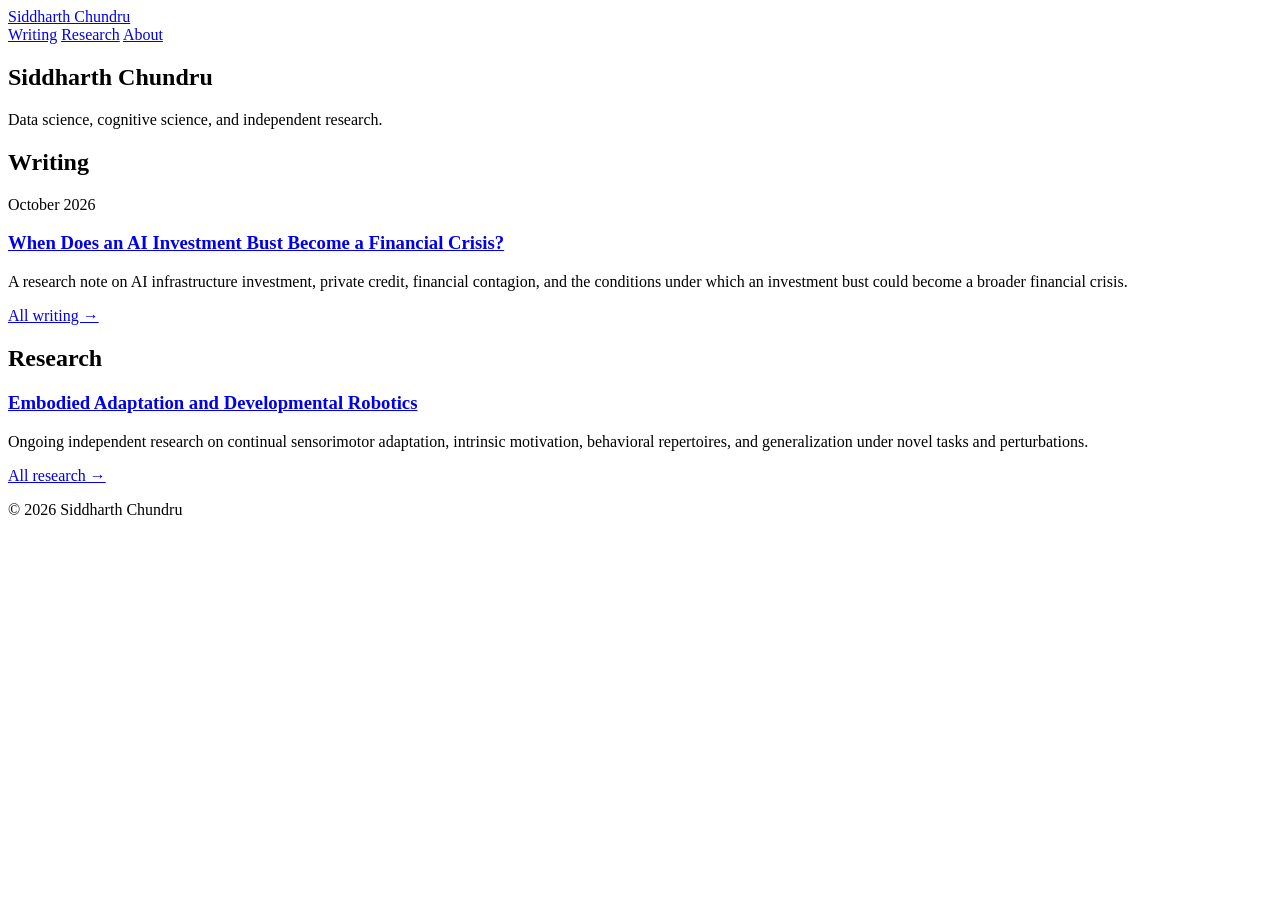
==== index.html @ 560f8b72 "Create index.html" ====
<!DOCTYPE html>
<html lang="en">

<head>
  <meta charset="UTF-8">
  <meta name="viewport" content="width=device-width, initial-scale=1.0">

  <title>Siddharth Chundru</title>

  <meta
    name="description"
    content="Siddharth Chundru — research, projects, and writing."
  >

  <link rel="stylesheet" href="style.css">
</head>

<body>

  <header>
    <a class="site-name" href="index.html">Siddharth Chundru</a>

    <nav>
      <a href="writing.html">Writing</a>
      <a href="research.html">Research</a>
      <a href="about.html">About</a>
    </nav>
  </header>


  <main>

    <section class="intro">

      <h1>Siddharth Chundru</h1>

      <p>
        Data science, cognitive science, and independent research.
      </p>

    </section>


    <section>

      <h2>Writing</h2>

      <article class="item">

        <p class="date">October 2026</p>

        <h3>
          <a href="#">
            When Does an AI Investment Bust Become a Financial Crisis?
          </a>
        </h3>

        <p>
          A research note on AI infrastructure investment, private credit,
          financial contagion, and the conditions under which an investment
          bust could become a broader financial crisis.
        </p>

      </article>

      <p class="more">
        <a href="writing.html">All writing →</a>
      </p>

    </section>


    <section>

      <h2>Research</h2>

      <article class="item">

        <h3>
          <a href="research.html">
            Embodied Adaptation and Developmental Robotics
          </a>
        </h3>

        <p>
          Ongoing independent research on continual sensorimotor adaptation,
          intrinsic motivation, behavioral repertoires, and generalization
          under novel tasks and perturbations.
        </p>

      </article>

      <p class="more">
        <a href="research.html">All research →</a>
      </p>

    </section>

  </main>


  <footer>
    <p>© 2026 Siddharth Chundru</p>
  </footer>

</body>

</html>
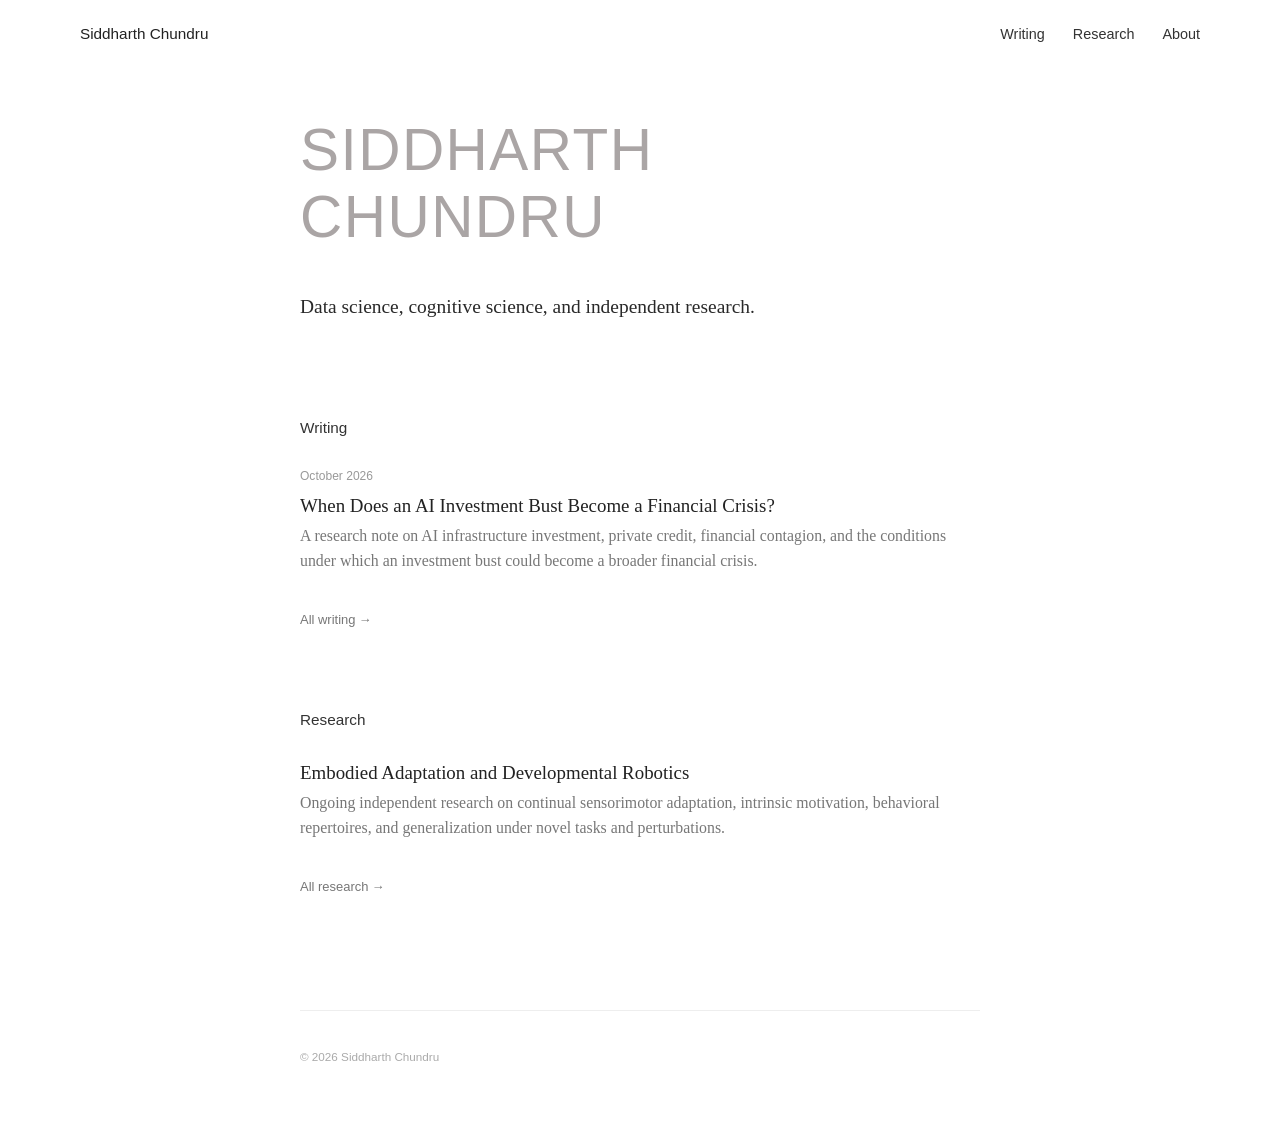
==== commit 1c28f2f8: "Update index.html" ====
--- a/index.html
+++ b/index.html
@@ -18,7 +18,9 @@
 <body>
 
   <header>
-    <a class="site-name" href="index.html">Siddharth Chundru</a>
+    <a class="site-name" href="index.html">
+      Siddharth Chundru
+    </a>
 
     <nav>
       <a href="writing.html">Writing</a>
@@ -32,7 +34,10 @@
 
     <section class="intro">
 
-      <h1>Siddharth Chundru</h1>
+      <h1>
+        Siddharth<br>
+        Chundru
+      </h1>
 
       <p>
         Data science, cognitive science, and independent research.
--- a/style.css
+++ b/style.css
@@ -0,0 +1,203 @@
+* {
+  box-sizing: border-box;
+}
+
+html {
+  font-size: 18px;
+}
+
+body {
+  margin: 0;
+  background: #fff;
+  color: #222;
+  font-family: Arial, Helvetica, sans-serif;
+  line-height: 1.55;
+}
+
+
+/* ---------- Overall width ---------- */
+
+header {
+  width: min(92%, 1120px);
+  margin: 0 auto;
+}
+
+main,
+footer {
+  width: min(88%, 680px);
+  margin-left: auto;
+  margin-right: auto;
+}
+
+
+/* ---------- Navigation ---------- */
+
+header {
+  padding: 22px 0 0;
+  display: flex;
+  justify-content: space-between;
+  align-items: center;
+}
+
+.site-name {
+  color: #222;
+  font-size: 0.85rem;
+  font-weight: 400;
+  text-decoration: none;
+}
+
+nav {
+  display: flex;
+  gap: 28px;
+  font-size: 0.8rem;
+}
+
+nav a {
+  color: #333;
+  text-decoration: none;
+}
+
+nav a:hover {
+  color: #888;
+}
+
+
+/* ---------- Intro ---------- */
+
+.intro {
+  margin: 70px 0 95px;
+}
+
+.intro h1 {
+  margin: 0 0 42px;
+  color: #aaa5a5;
+  font-size: 3.25rem;
+  font-weight: 300;
+  line-height: 1.15;
+  letter-spacing: 0.025em;
+  text-transform: uppercase;
+}
+
+.intro p {
+  max-width: 620px;
+  margin: 0;
+  color: #292929;
+  font-family: Georgia, "Times New Roman", serif;
+  font-size: 1.08rem;
+  line-height: 1.5;
+}
+
+
+/* ---------- Sections ---------- */
+
+section:not(.intro) {
+  margin-bottom: 75px;
+}
+
+h2 {
+  margin: 0 0 27px;
+  color: #333;
+  font-size: 0.85rem;
+  font-weight: 400;
+  letter-spacing: 0;
+  text-transform: none;
+}
+
+
+/* ---------- Entries ---------- */
+
+.item {
+  margin-bottom: 32px;
+}
+
+.item h3 {
+  margin: 0 0 5px;
+  font-family: Georgia, "Times New Roman", serif;
+  font-size: 1.05rem;
+  font-weight: 400;
+  line-height: 1.45;
+}
+
+.item h3 a {
+  color: #222;
+  text-decoration: none;
+}
+
+.item h3 a:hover {
+  text-decoration: underline;
+}
+
+.item p {
+  max-width: 650px;
+  margin: 0;
+  color: #777;
+  font-family: Georgia, "Times New Roman", serif;
+  font-size: 0.88rem;
+  line-height: 1.55;
+}
+
+.date {
+  margin-bottom: 6px !important;
+  color: #999 !important;
+  font-family: Arial, Helvetica, sans-serif !important;
+  font-size: 0.67rem !important;
+}
+
+.more {
+  margin-top: 30px;
+}
+
+.more a {
+  color: #777;
+  font-size: 0.72rem;
+  text-decoration: none;
+}
+
+.more a:hover {
+  color: #222;
+}
+
+
+/* ---------- Footer ---------- */
+
+footer {
+  margin-top: 110px;
+  padding: 25px 0 45px;
+  border-top: 1px solid #eee;
+  color: #aaa;
+  font-size: 0.65rem;
+}
+
+
+/* ---------- Mobile ---------- */
+
+@media (max-width: 650px) {
+
+  header {
+    width: 88%;
+    padding-top: 20px;
+  }
+
+  nav {
+    gap: 17px;
+    font-size: 0.72rem;
+  }
+
+  .site-name {
+    font-size: 0.76rem;
+  }
+
+  main,
+  footer {
+    width: 86%;
+  }
+
+  .intro {
+    margin-top: 60px;
+    margin-bottom: 75px;
+  }
+
+  .intro h1 {
+    font-size: 2.45rem;
+  }
+}
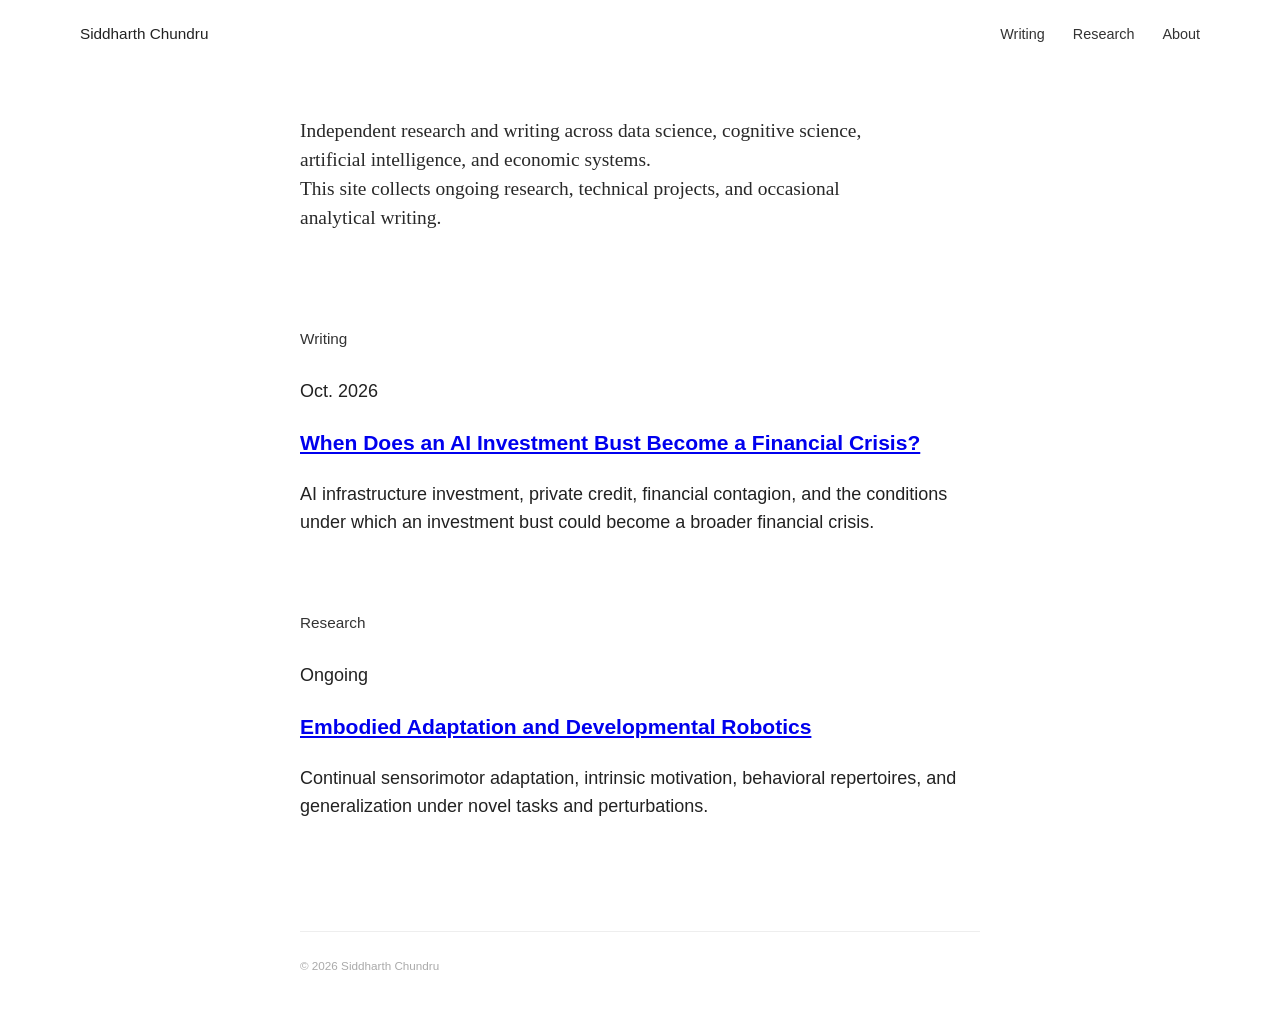
==== commit 4170d07d: "Update index.html" ====
--- a/index.html
+++ b/index.html
@@ -9,15 +9,17 @@
 
   <meta
     name="description"
-    content="Siddharth Chundru — research, projects, and writing."
+    content="Siddharth Chundru — research and writing."
   >
 
   <link rel="stylesheet" href="style.css">
 </head>
 
+
 <body>
 
-  <header>
+  <header class="site-header">
+
     <a class="site-name" href="index.html">
       Siddharth Chundru
     </a>
@@ -27,6 +29,7 @@
       <a href="research.html">Research</a>
       <a href="about.html">About</a>
     </nav>
+
   </header>
 
 
@@ -34,70 +37,77 @@
 
     <section class="intro">
 
-      <h1>
-        Siddharth<br>
-        Chundru
-      </h1>
+      <p class="lede">
+        Independent research and writing across data science,
+        cognitive science, artificial intelligence, and economic systems.
+      </p>
 
-      <p>
-        Data science, cognitive science, and independent research.
+      <p class="intro-note">
+        This site collects ongoing research, technical projects,
+        and occasional analytical writing.
       </p>
 
     </section>
 
 
-    <section>
+    <section class="index-section">
 
       <h2>Writing</h2>
 
-      <article class="item">
+      <article class="entry">
 
-        <p class="date">October 2026</p>
+        <div class="entry-meta">
+          Oct. 2026
+        </div>
 
-        <h3>
-          <a href="#">
-            When Does an AI Investment Bust Become a Financial Crisis?
-          </a>
-        </h3>
+        <div class="entry-content">
 
-        <p>
-          A research note on AI infrastructure investment, private credit,
-          financial contagion, and the conditions under which an investment
-          bust could become a broader financial crisis.
-        </p>
+          <h3>
+            <a href="#">
+              When Does an AI Investment Bust Become a Financial Crisis?
+            </a>
+          </h3>
+
+          <p>
+            AI infrastructure investment, private credit, financial
+            contagion, and the conditions under which an investment
+            bust could become a broader financial crisis.
+          </p>
+
+        </div>
 
       </article>
-
-      <p class="more">
-        <a href="writing.html">All writing →</a>
-      </p>
 
     </section>
 
 
-    <section>
+    <section class="index-section">
 
       <h2>Research</h2>
 
-      <article class="item">
+      <article class="entry">
 
-        <h3>
-          <a href="research.html">
-            Embodied Adaptation and Developmental Robotics
-          </a>
-        </h3>
+        <div class="entry-meta">
+          Ongoing
+        </div>
 
-        <p>
-          Ongoing independent research on continual sensorimotor adaptation,
-          intrinsic motivation, behavioral repertoires, and generalization
-          under novel tasks and perturbations.
-        </p>
+        <div class="entry-content">
+
+          <h3>
+            <a href="research.html">
+              Embodied Adaptation and Developmental Robotics
+            </a>
+          </h3>
+
+          <p>
+            Continual sensorimotor adaptation, intrinsic motivation,
+            behavioral repertoires, and generalization under novel
+            tasks and perturbations.
+          </p>
+
+        </div>
 
       </article>
-
-      <p class="more">
-        <a href="research.html">All research →</a>
-      </p>
 
     </section>
 
@@ -105,7 +115,9 @@
 
 
   <footer>
-    <p>© 2026 Siddharth Chundru</p>
+
+    <span>© 2026 Siddharth Chundru</span>
+
   </footer>
 
 </body>
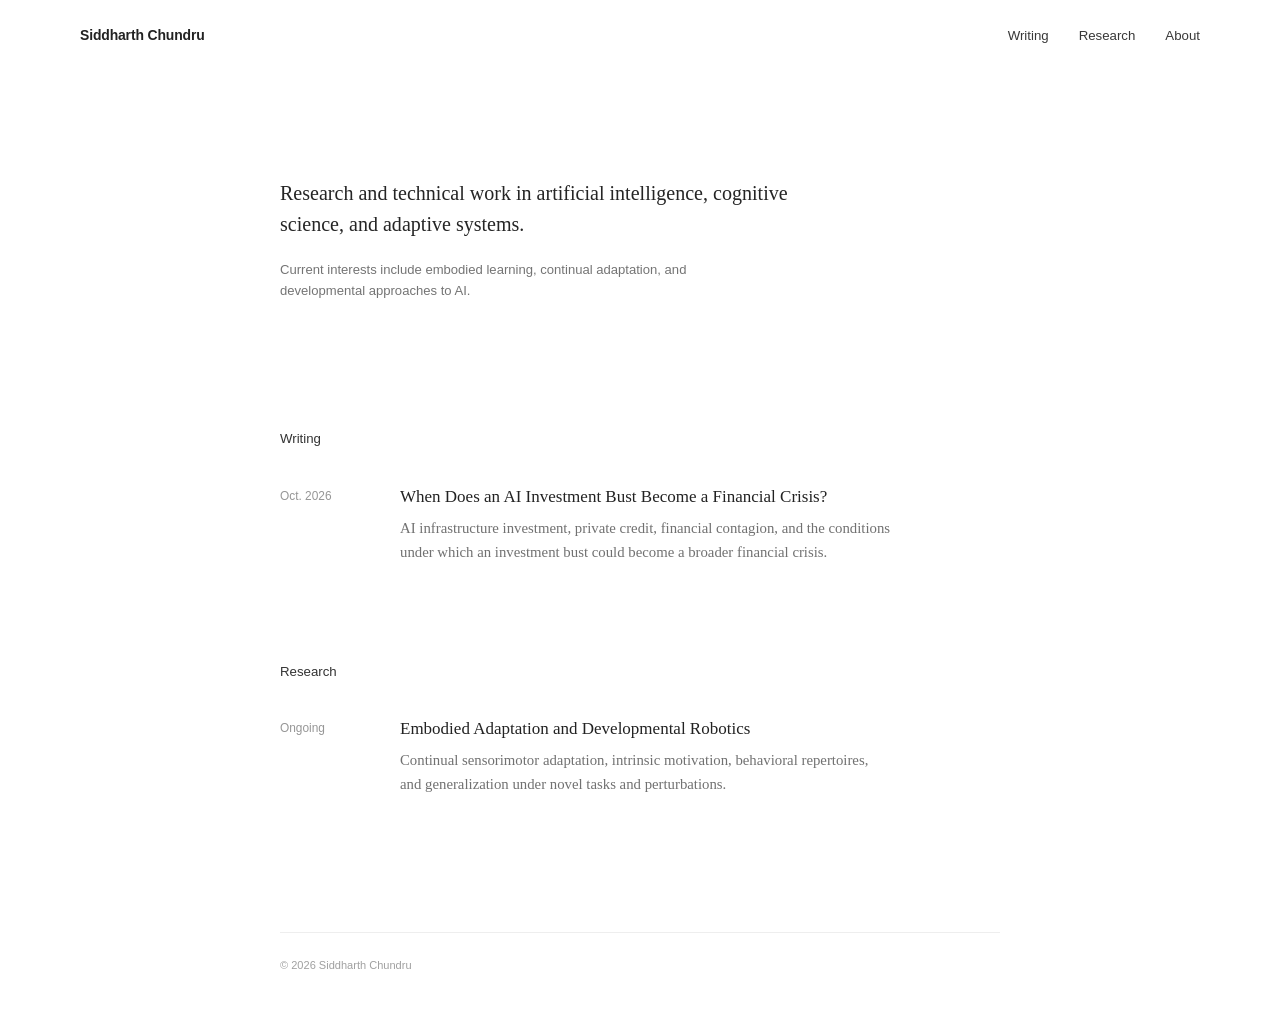
==== commit 859f1a62: "Update index.html" ====
--- a/index.html
+++ b/index.html
@@ -5,16 +5,15 @@
   <meta charset="UTF-8">
   <meta name="viewport" content="width=device-width, initial-scale=1.0">
 
-  <title>Siddharth Chundru</title>
+  <title>Siddharth Chundru — Research & Writing</title>
 
   <meta
     name="description"
-    content="Siddharth Chundru — research and writing."
+    content="Siddharth Chundru — research and technical work in artificial intelligence, cognitive science, and adaptive systems."
   >
 
   <link rel="stylesheet" href="style.css">
 </head>
-
 
 <body>
 
@@ -38,13 +37,13 @@
     <section class="intro">
 
       <p class="lede">
-        Independent research and writing across data science,
-        cognitive science, artificial intelligence, and economic systems.
+        Research and technical work in artificial intelligence,
+        cognitive science, and adaptive systems.
       </p>
 
       <p class="intro-note">
-        This site collects ongoing research, technical projects,
-        and occasional analytical writing.
+        Current interests include embodied learning, continual adaptation,
+        and developmental approaches to AI.
       </p>
 
     </section>
@@ -115,9 +114,7 @@
 
 
   <footer>
-
     <span>© 2026 Siddharth Chundru</span>
-
   </footer>
 
 </body>
--- a/style.css
+++ b/style.css
@@ -1,185 +1,303 @@
+/* --------------------------------------------------
+   BASE
+-------------------------------------------------- */
+
 * {
   box-sizing: border-box;
 }
 
 html {
-  font-size: 18px;
+  font-size: 17px;
 }
 
 body {
   margin: 0;
   background: #fff;
+  color: #202020;
+
+  font-family:
+    ui-serif,
+    "Iowan Old Style",
+    "Palatino Linotype",
+    Georgia,
+    serif;
+
+  line-height: 1.6;
+
+  -webkit-font-smoothing: antialiased;
+  text-rendering: optimizeLegibility;
+}
+
+a {
+  color: inherit;
+}
+
+/* Link treatment */
+
+a,
+a:visited {
+  color: inherit;
+}
+
+.item h3 a,
+.entry-content h3 a {
   color: #222;
-  font-family: Arial, Helvetica, sans-serif;
-  line-height: 1.55;
-}
-
-
-/* ---------- Overall width ---------- */
-
-header {
-  width: min(92%, 1120px);
+  text-decoration: none;
+}
+
+.item h3 a:hover,
+.entry-content h3 a:hover {
+  text-decoration: underline;
+  text-decoration-thickness: 1px;
+  text-underline-offset: 3px;
+}
+
+.more a,
+.more a:visited {
+  color: #777;
+  text-decoration: none;
+}
+
+.more a:hover {
+  color: #222;
+}
+
+
+/* --------------------------------------------------
+   HEADER
+-------------------------------------------------- */
+
+.site-header {
+  width: min(90%, 1120px);
   margin: 0 auto;
-}
-
-main,
-footer {
-  width: min(88%, 680px);
-  margin-left: auto;
-  margin-right: auto;
-}
-
-
-/* ---------- Navigation ---------- */
-
-header {
-  padding: 22px 0 0;
+
+  padding-top: 24px;
+
   display: flex;
+  align-items: baseline;
   justify-content: space-between;
-  align-items: center;
+}
+
+.site-name,
+nav {
+  font-family:
+    ui-sans-serif,
+    -apple-system,
+    BlinkMacSystemFont,
+    "Segoe UI",
+    sans-serif;
 }
 
 .site-name {
   color: #222;
-  font-size: 0.85rem;
-  font-weight: 400;
+
+  font-size: 0.82rem;
+  font-weight: 550;
+
+  letter-spacing: -0.01em;
   text-decoration: none;
 }
 
 nav {
   display: flex;
-  gap: 28px;
-  font-size: 0.8rem;
+  gap: 30px;
+
+  font-size: 0.78rem;
 }
 
 nav a {
+  color: #383838;
+  text-decoration: none;
+}
+
+nav a:hover {
+  color: #8a8a8a;
+}
+
+
+/* --------------------------------------------------
+   MAIN GRID
+-------------------------------------------------- */
+
+main {
+  width: min(88%, 720px);
+  margin: 0 auto;
+}
+
+
+/* --------------------------------------------------
+   INTRO
+-------------------------------------------------- */
+
+.intro {
+  margin-top: 132px;
+  margin-bottom: 126px;
+
+  max-width: 62ch;
+}
+
+.lede {
+  margin: 0 0 20px;
+
+  max-width: 58ch;
+
+  color: #252525;
+
+  font-size: 1.18rem;
+  line-height: 1.55;
+}
+
+.intro-note {
+  margin: 0;
+
+  max-width: 58ch;
+
+  color: #747474;
+
+  font-family:
+    ui-sans-serif,
+    -apple-system,
+    BlinkMacSystemFont,
+    "Segoe UI",
+    sans-serif;
+
+  font-size: 0.77rem;
+  line-height: 1.6;
+}
+
+
+/* --------------------------------------------------
+   INDEX SECTIONS
+-------------------------------------------------- */
+
+.index-section {
+  margin-bottom: 96px;
+}
+
+.index-section h2 {
+  margin: 0 0 35px;
+
   color: #333;
-  text-decoration: none;
-}
-
-nav a:hover {
-  color: #888;
-}
-
-
-/* ---------- Intro ---------- */
-
-.intro {
-  margin: 70px 0 95px;
-}
-
-.intro h1 {
-  margin: 0 0 42px;
-  color: #aaa5a5;
-  font-size: 3.25rem;
-  font-weight: 300;
-  line-height: 1.15;
-  letter-spacing: 0.025em;
-  text-transform: uppercase;
-}
-
-.intro p {
-  max-width: 620px;
-  margin: 0;
-  color: #292929;
-  font-family: Georgia, "Times New Roman", serif;
-  font-size: 1.08rem;
+
+  font-family:
+    ui-sans-serif,
+    -apple-system,
+    BlinkMacSystemFont,
+    "Segoe UI",
+    sans-serif;
+
+  font-size: 0.78rem;
+  font-weight: 500;
+
+  letter-spacing: 0;
+}
+
+
+/* --------------------------------------------------
+   ENTRIES
+-------------------------------------------------- */
+
+.entry {
+  display: grid;
+
+  grid-template-columns: 92px minmax(0, 1fr);
+
+  column-gap: 28px;
+  align-items: start;
+}
+
+.entry-meta {
+  padding-top: 3px;
+
+  color: #969696;
+
+  font-family:
+    ui-sans-serif,
+    -apple-system,
+    BlinkMacSystemFont,
+    "Segoe UI",
+    sans-serif;
+
+  font-size: 0.70rem;
   line-height: 1.5;
-}
-
-
-/* ---------- Sections ---------- */
-
-section:not(.intro) {
-  margin-bottom: 75px;
-}
-
-h2 {
-  margin: 0 0 27px;
-  color: #333;
-  font-size: 0.85rem;
-  font-weight: 400;
-  letter-spacing: 0;
-  text-transform: none;
-}
-
-
-/* ---------- Entries ---------- */
-
-.item {
-  margin-bottom: 32px;
-}
-
-.item h3 {
-  margin: 0 0 5px;
-  font-family: Georgia, "Times New Roman", serif;
-  font-size: 1.05rem;
+
+  white-space: nowrap;
+}
+
+.entry-content {
+  max-width: 58ch;
+}
+
+.entry-content h3 {
+  margin: 0 0 8px;
+
+  font-size: 1rem;
   font-weight: 400;
   line-height: 1.45;
 }
 
-.item h3 a {
-  color: #222;
-  text-decoration: none;
-}
-
-.item h3 a:hover {
+.entry-content h3 a {
+  text-decoration: none;
+}
+
+.entry-content h3 a:hover {
   text-decoration: underline;
-}
-
-.item p {
-  max-width: 650px;
+  text-decoration-thickness: 1px;
+  text-underline-offset: 3px;
+}
+
+.entry-content p {
   margin: 0;
-  color: #777;
-  font-family: Georgia, "Times New Roman", serif;
-  font-size: 0.88rem;
-  line-height: 1.55;
-}
-
-.date {
-  margin-bottom: 6px !important;
-  color: #999 !important;
-  font-family: Arial, Helvetica, sans-serif !important;
-  font-size: 0.67rem !important;
-}
-
-.more {
-  margin-top: 30px;
-}
-
-.more a {
-  color: #777;
-  font-size: 0.72rem;
-  text-decoration: none;
-}
-
-.more a:hover {
-  color: #222;
-}
-
-
-/* ---------- Footer ---------- */
+
+  color: #717171;
+
+  font-size: 0.87rem;
+  line-height: 1.6;
+}
+
+
+/* --------------------------------------------------
+   FOOTER
+-------------------------------------------------- */
 
 footer {
-  margin-top: 110px;
-  padding: 25px 0 45px;
-  border-top: 1px solid #eee;
-  color: #aaa;
+  width: min(88%, 720px);
+
+  margin: 135px auto 0;
+  padding: 24px 0 42px;
+
+  border-top: 1px solid #eeeeee;
+
+  color: #a0a0a0;
+
+  font-family:
+    ui-sans-serif,
+    -apple-system,
+    BlinkMacSystemFont,
+    "Segoe UI",
+    sans-serif;
+
   font-size: 0.65rem;
 }
 
 
-/* ---------- Mobile ---------- */
+/* --------------------------------------------------
+   MOBILE
+-------------------------------------------------- */
 
 @media (max-width: 650px) {
 
-  header {
+  html {
+    font-size: 16.5px;
+  }
+
+  .site-header {
     width: 88%;
     padding-top: 20px;
   }
 
   nav {
-    gap: 17px;
+    gap: 18px;
     font-size: 0.72rem;
   }
 
@@ -193,11 +311,29 @@
   }
 
   .intro {
-    margin-top: 60px;
+    margin-top: 88px;
+    margin-bottom: 92px;
+  }
+
+  .lede {
+    font-size: 1.1rem;
+  }
+
+  .index-section {
     margin-bottom: 75px;
   }
 
-  .intro h1 {
-    font-size: 2.45rem;
-  }
-}
+  .entry {
+    grid-template-columns: 1fr;
+    row-gap: 8px;
+  }
+
+  .entry-meta {
+    padding-top: 0;
+  }
+
+  footer {
+    margin-top: 100px;
+  }
+
+}
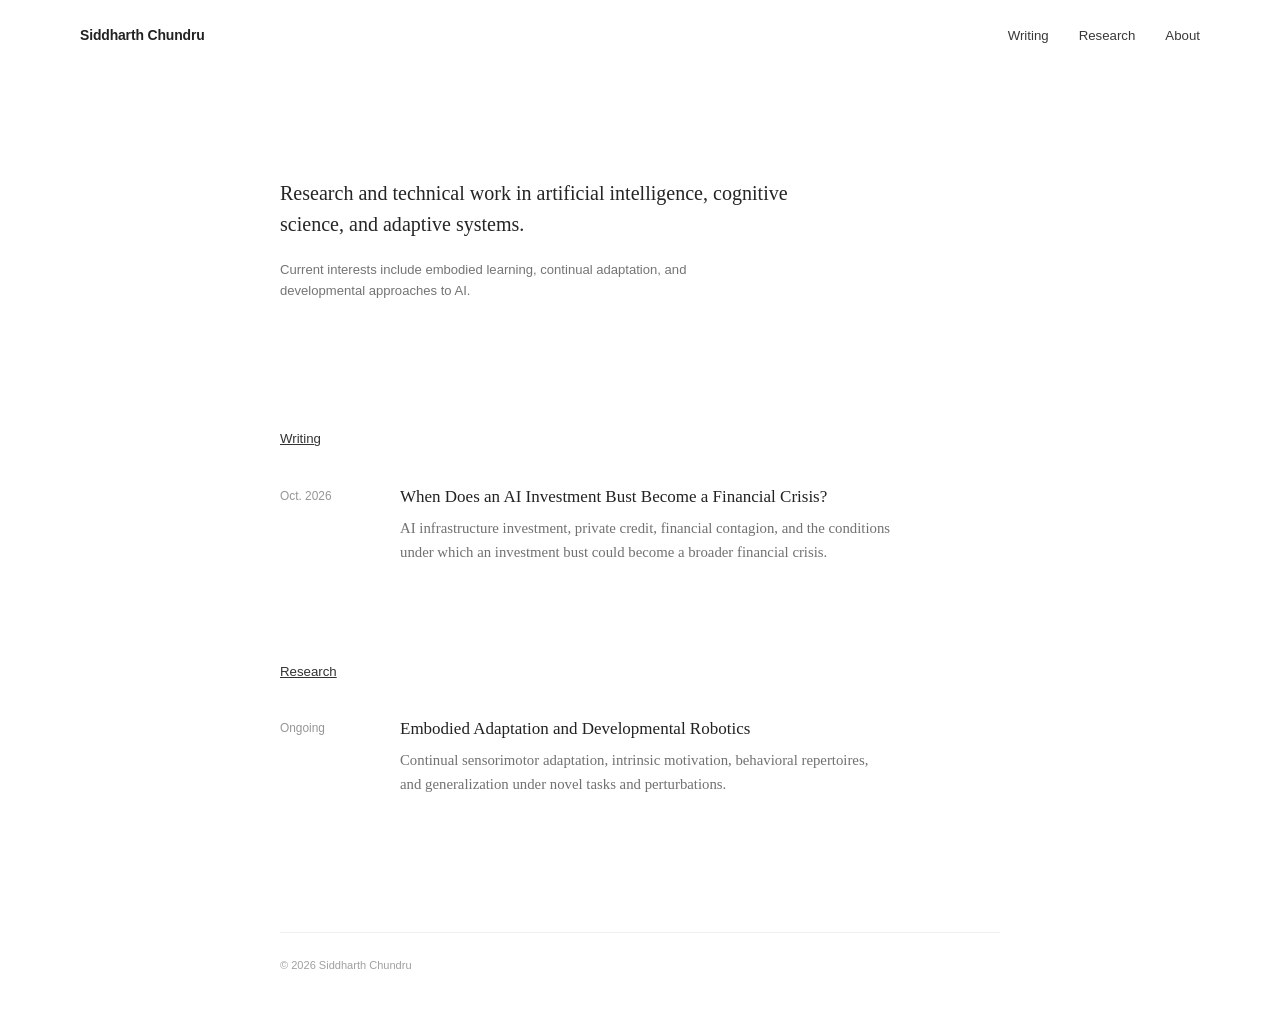
==== commit 4470b2d8: "Update index.html" ====
--- a/index.html
+++ b/index.html
@@ -51,7 +51,9 @@
 
     <section class="index-section">
 
-      <h2>Writing</h2>
+      <h2>
+        <a href="writing.html">Writing</a>
+      </h2>
 
       <article class="entry">
 
@@ -82,7 +84,9 @@
 
     <section class="index-section">
 
-      <h2>Research</h2>
+      <h2>
+        <a href="research.html">Research</a>
+      </h2>
 
       <article class="entry">
 
--- a/style.css
+++ b/style.css
@@ -28,224 +28,261 @@
   text-rendering: optimizeLegibility;
 }
 
-a {
-  color: inherit;
-}
-
-/* Link treatment */
-
 a,
 a:visited {
   color: inherit;
 }
 
-.item h3 a,
+
+/* --------------------------------------------------
+   HEADER
+-------------------------------------------------- */
+
+.site-header {
+  width: min(90%, 1120px);
+  margin: 0 auto;
+
+  padding-top: 24px;
+
+  display: flex;
+  align-items: baseline;
+  justify-content: space-between;
+}
+
+.site-name,
+nav {
+  font-family:
+    ui-sans-serif,
+    -apple-system,
+    BlinkMacSystemFont,
+    "Segoe UI",
+    sans-serif;
+}
+
+.site-name {
+  color: #222;
+
+  font-size: 0.82rem;
+  font-weight: 550;
+
+  letter-spacing: -0.01em;
+  text-decoration: none;
+}
+
+nav {
+  display: flex;
+  gap: 30px;
+
+  font-size: 0.78rem;
+}
+
+nav a {
+  color: #383838;
+  text-decoration: none;
+
+  transition: color 120ms ease;
+}
+
+nav a:hover {
+  color: #777;
+}
+
+nav a.active {
+  color: #999;
+}
+
+
+/* --------------------------------------------------
+   MAIN GRID
+-------------------------------------------------- */
+
+main {
+  width: min(88%, 720px);
+  margin: 0 auto;
+}
+
+
+/* --------------------------------------------------
+   HOMEPAGE INTRO
+-------------------------------------------------- */
+
+.intro {
+  margin-top: 132px;
+  margin-bottom: 126px;
+
+  max-width: 62ch;
+}
+
+.lede {
+  margin: 0 0 20px;
+
+  max-width: 58ch;
+
+  color: #252525;
+
+  font-size: 1.18rem;
+  line-height: 1.55;
+}
+
+.intro-note {
+  margin: 0;
+
+  max-width: 58ch;
+
+  color: #747474;
+
+  font-family:
+    ui-sans-serif,
+    -apple-system,
+    BlinkMacSystemFont,
+    "Segoe UI",
+    sans-serif;
+
+  font-size: 0.77rem;
+  line-height: 1.6;
+}
+
+
+/* --------------------------------------------------
+   PAGE INTRO
+-------------------------------------------------- */
+
+.page-intro {
+  margin-top: 132px;
+  margin-bottom: 94px;
+
+  max-width: 58ch;
+}
+
+.page-intro h1 {
+  margin: 0 0 18px;
+
+  color: #252525;
+
+  font-size: 1.25rem;
+  font-weight: 400;
+  line-height: 1.4;
+}
+
+.page-intro p {
+  margin: 0;
+
+  max-width: 55ch;
+
+  color: #747474;
+
+  font-family:
+    ui-sans-serif,
+    -apple-system,
+    BlinkMacSystemFont,
+    "Segoe UI",
+    sans-serif;
+
+  font-size: 0.77rem;
+  line-height: 1.65;
+}
+
+
+/* --------------------------------------------------
+   HOMEPAGE INDEX SECTIONS
+-------------------------------------------------- */
+
+.index-section {
+  margin-bottom: 96px;
+}
+
+.index-section h2 {
+  margin: 0 0 35px;
+
+  color: #333;
+
+  font-family:
+    ui-sans-serif,
+    -apple-system,
+    BlinkMacSystemFont,
+    "Segoe UI",
+    sans-serif;
+
+  font-size: 0.78rem;
+  font-weight: 500;
+
+  letter-spacing: 0;
+}
+
+
+/* --------------------------------------------------
+   LISTINGS
+-------------------------------------------------- */
+
+.listing {
+  margin-bottom: 96px;
+}
+
+
+/* --------------------------------------------------
+   ENTRIES
+-------------------------------------------------- */
+
+.entry {
+  display: grid;
+
+  grid-template-columns: 92px minmax(0, 1fr);
+
+  column-gap: 28px;
+  align-items: start;
+
+  margin-bottom: 46px;
+}
+
+.entry:last-child {
+  margin-bottom: 0;
+}
+
+.entry-meta {
+  padding-top: 3px;
+
+  color: #969696;
+
+  font-family:
+    ui-sans-serif,
+    -apple-system,
+    BlinkMacSystemFont,
+    "Segoe UI",
+    sans-serif;
+
+  font-size: 0.70rem;
+  line-height: 1.5;
+
+  white-space: nowrap;
+}
+
+.entry-content {
+  max-width: 58ch;
+}
+
+.entry-content h3 {
+  margin: 0 0 8px;
+
+  font-size: 1rem;
+  font-weight: 400;
+  line-height: 1.45;
+}
+
 .entry-content h3 a {
   color: #222;
   text-decoration: none;
-}
-
-.item h3 a:hover,
+
+  transition: color 120ms ease;
+}
+
 .entry-content h3 a:hover {
+  color: #777;
+
   text-decoration: underline;
   text-decoration-thickness: 1px;
   text-underline-offset: 3px;
 }
 
-.more a,
-.more a:visited {
-  color: #777;
-  text-decoration: none;
-}
-
-.more a:hover {
-  color: #222;
-}
-
-
-/* --------------------------------------------------
-   HEADER
--------------------------------------------------- */
-
-.site-header {
-  width: min(90%, 1120px);
-  margin: 0 auto;
-
-  padding-top: 24px;
-
-  display: flex;
-  align-items: baseline;
-  justify-content: space-between;
-}
-
-.site-name,
-nav {
-  font-family:
-    ui-sans-serif,
-    -apple-system,
-    BlinkMacSystemFont,
-    "Segoe UI",
-    sans-serif;
-}
-
-.site-name {
-  color: #222;
-
-  font-size: 0.82rem;
-  font-weight: 550;
-
-  letter-spacing: -0.01em;
-  text-decoration: none;
-}
-
-nav {
-  display: flex;
-  gap: 30px;
-
-  font-size: 0.78rem;
-}
-
-nav a {
-  color: #383838;
-  text-decoration: none;
-}
-
-nav a:hover {
-  color: #8a8a8a;
-}
-
-
-/* --------------------------------------------------
-   MAIN GRID
--------------------------------------------------- */
-
-main {
-  width: min(88%, 720px);
-  margin: 0 auto;
-}
-
-
-/* --------------------------------------------------
-   INTRO
--------------------------------------------------- */
-
-.intro {
-  margin-top: 132px;
-  margin-bottom: 126px;
-
-  max-width: 62ch;
-}
-
-.lede {
-  margin: 0 0 20px;
-
-  max-width: 58ch;
-
-  color: #252525;
-
-  font-size: 1.18rem;
-  line-height: 1.55;
-}
-
-.intro-note {
-  margin: 0;
-
-  max-width: 58ch;
-
-  color: #747474;
-
-  font-family:
-    ui-sans-serif,
-    -apple-system,
-    BlinkMacSystemFont,
-    "Segoe UI",
-    sans-serif;
-
-  font-size: 0.77rem;
-  line-height: 1.6;
-}
-
-
-/* --------------------------------------------------
-   INDEX SECTIONS
--------------------------------------------------- */
-
-.index-section {
-  margin-bottom: 96px;
-}
-
-.index-section h2 {
-  margin: 0 0 35px;
-
-  color: #333;
-
-  font-family:
-    ui-sans-serif,
-    -apple-system,
-    BlinkMacSystemFont,
-    "Segoe UI",
-    sans-serif;
-
-  font-size: 0.78rem;
-  font-weight: 500;
-
-  letter-spacing: 0;
-}
-
-
-/* --------------------------------------------------
-   ENTRIES
--------------------------------------------------- */
-
-.entry {
-  display: grid;
-
-  grid-template-columns: 92px minmax(0, 1fr);
-
-  column-gap: 28px;
-  align-items: start;
-}
-
-.entry-meta {
-  padding-top: 3px;
-
-  color: #969696;
-
-  font-family:
-    ui-sans-serif,
-    -apple-system,
-    BlinkMacSystemFont,
-    "Segoe UI",
-    sans-serif;
-
-  font-size: 0.70rem;
-  line-height: 1.5;
-
-  white-space: nowrap;
-}
-
-.entry-content {
-  max-width: 58ch;
-}
-
-.entry-content h3 {
-  margin: 0 0 8px;
-
-  font-size: 1rem;
-  font-weight: 400;
-  line-height: 1.45;
-}
-
-.entry-content h3 a {
-  text-decoration: none;
-}
-
-.entry-content h3 a:hover {
-  text-decoration: underline;
-  text-decoration-thickness: 1px;
-  text-underline-offset: 3px;
-}
-
 .entry-content p {
   margin: 0;
 
@@ -253,6 +290,51 @@
 
   font-size: 0.87rem;
   line-height: 1.6;
+}
+
+
+/* --------------------------------------------------
+   ABOUT / PROSE
+-------------------------------------------------- */
+
+.prose {
+  max-width: 58ch;
+}
+
+.prose p {
+  margin: 0 0 25px;
+
+  color: #303030;
+
+  font-size: 0.98rem;
+  line-height: 1.72;
+}
+
+.contact {
+  margin-top: 55px;
+
+  display: flex;
+  gap: 24px;
+
+  font-family:
+    ui-sans-serif,
+    -apple-system,
+    BlinkMacSystemFont,
+    "Segoe UI",
+    sans-serif;
+
+  font-size: 0.72rem;
+}
+
+.contact a {
+  color: #666;
+  text-decoration: none;
+
+  transition: color 120ms ease;
+}
+
+.contact a:hover {
+  color: #222;
 }
 
 
@@ -319,6 +401,11 @@
     font-size: 1.1rem;
   }
 
+  .page-intro {
+    margin-top: 88px;
+    margin-bottom: 68px;
+  }
+
   .index-section {
     margin-bottom: 75px;
   }
@@ -326,12 +413,18 @@
   .entry {
     grid-template-columns: 1fr;
     row-gap: 8px;
+
+    margin-bottom: 38px;
   }
 
   .entry-meta {
     padding-top: 0;
   }
 
+  .prose {
+    max-width: 100%;
+  }
+
   footer {
     margin-top: 100px;
   }
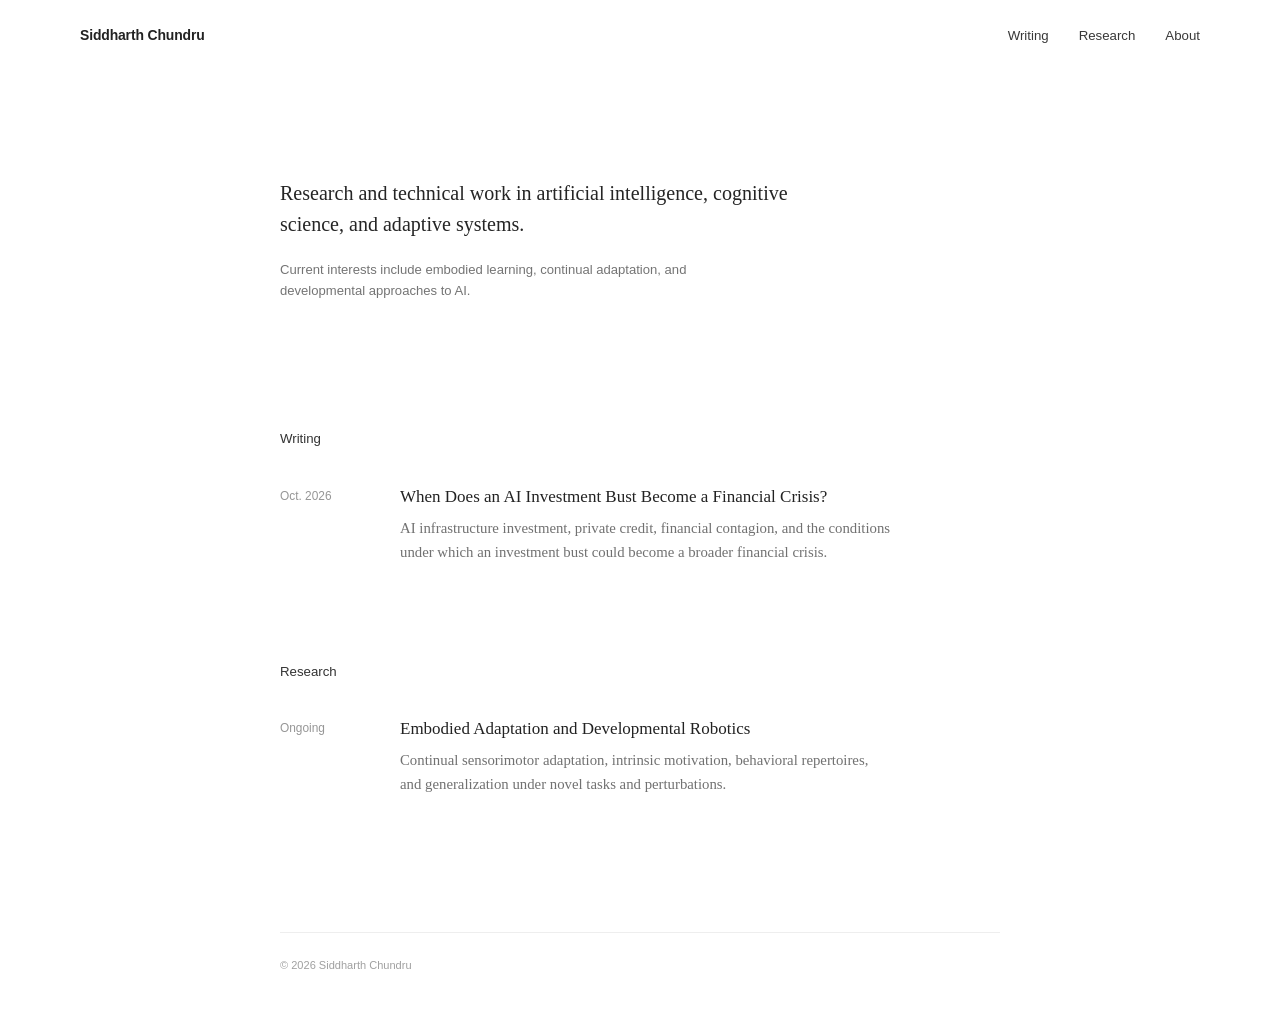
==== commit 764c5b97: "Link homepage to AI research note" ====
--- a/index.html
+++ b/index.html
@@ -64,7 +64,7 @@
         <div class="entry-content">
 
           <h3>
-            <a href="#">
+            <a href="ai-financial-crisis.html">
               When Does an AI Investment Bust Become a Financial Crisis?
             </a>
           </h3>
--- a/style.css
+++ b/style.css
@@ -430,3 +430,26 @@
   }
 
 }
+
+.site-name {
+  transition: color 120ms ease;
+}
+
+.site-name:hover {
+  color: #777;
+}
+
+.index-section h2 a {
+  color: inherit;
+  text-decoration: none;
+  transition: color 120ms ease;
+}
+
+.index-section h2 a:hover {
+  color: #777;
+}
+
+a:focus-visible {
+  outline: 1px solid #777;
+  outline-offset: 4px;
+}
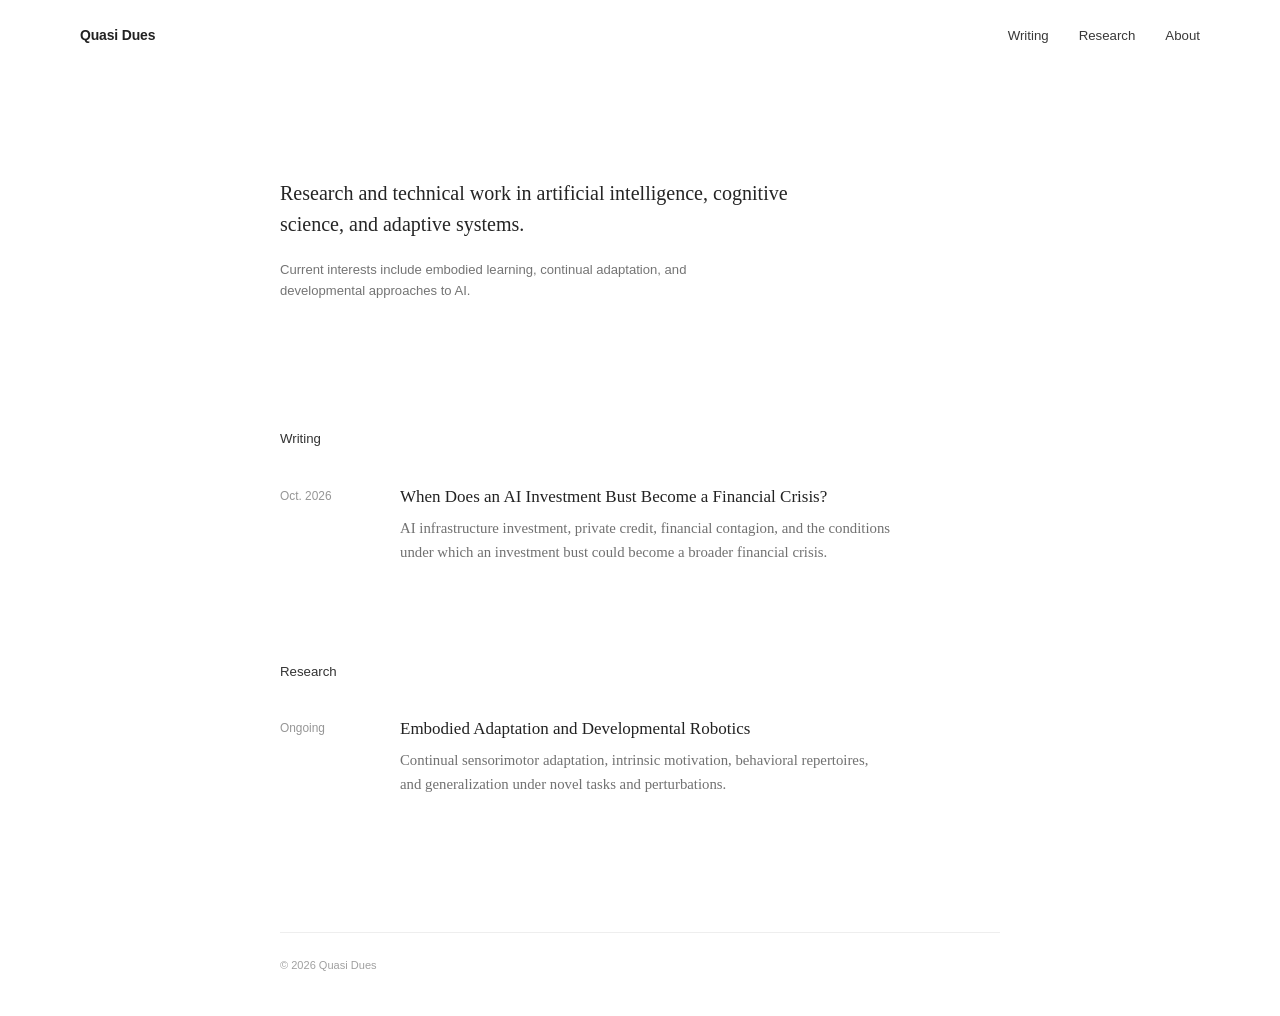
==== commit 578a221b: "Merge 208bc6d06573ffe0eae4e3974e9ce76d1c247587 into 4e91367cf23e9ef37c46ae99e4780736170b7ab0" ====
--- a/index.html
+++ b/index.html
@@ -5,11 +5,11 @@
   <meta charset="UTF-8">
   <meta name="viewport" content="width=device-width, initial-scale=1.0">
 
-  <title>Siddharth Chundru — Research & Writing</title>
+  <title>Quasi Dues — Research & Writing</title>
 
   <meta
     name="description"
-    content="Siddharth Chundru — research and technical work in artificial intelligence, cognitive science, and adaptive systems."
+    content="Quasi Dues — kakandan leader, back summary book reader, feeder, pendulum swinger"
   >
 
   <link rel="stylesheet" href="style.css">
@@ -20,7 +20,7 @@
   <header class="site-header">
 
     <a class="site-name" href="index.html">
-      Siddharth Chundru
+      Quasi Dues
     </a>
 
     <nav>
@@ -118,7 +118,7 @@
 
 
   <footer>
-    <span>© 2026 Siddharth Chundru</span>
+    <span>© 2026 Quasi Dues</span>
   </footer>
 
 </body>
